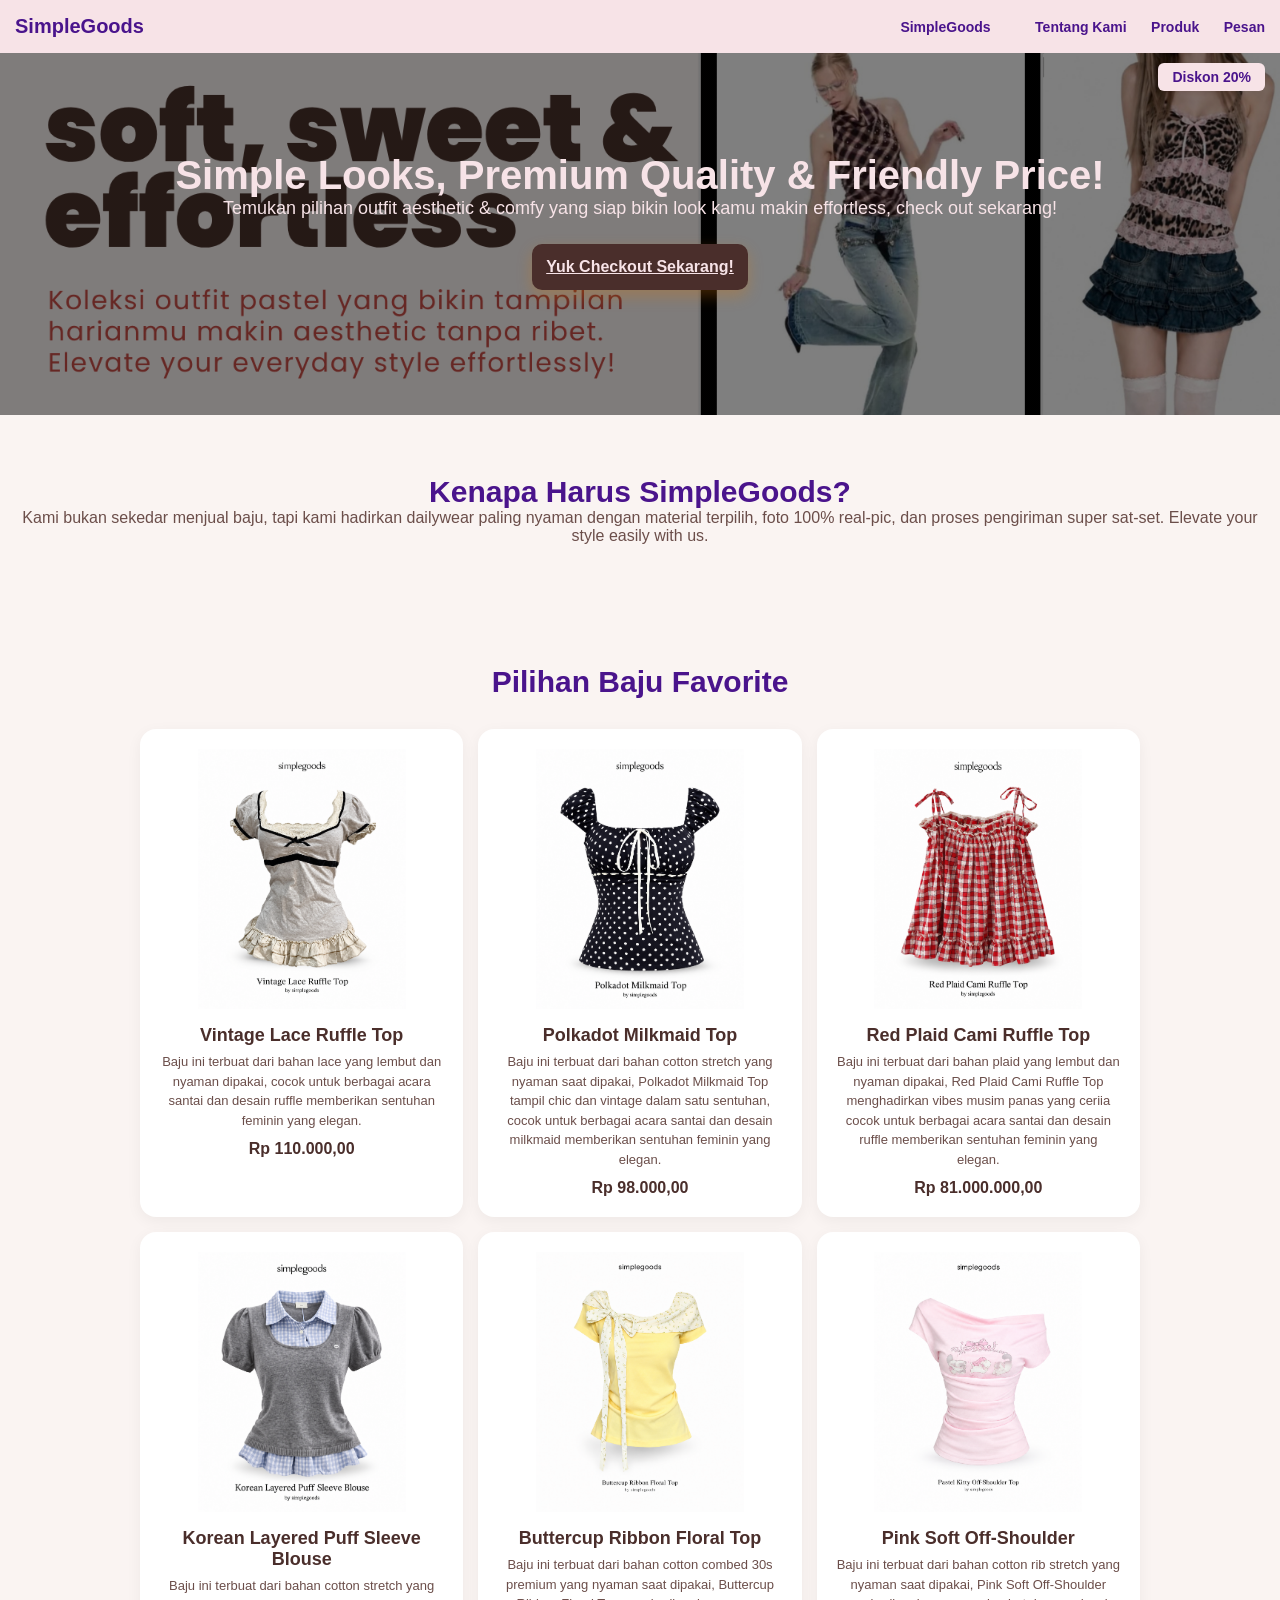
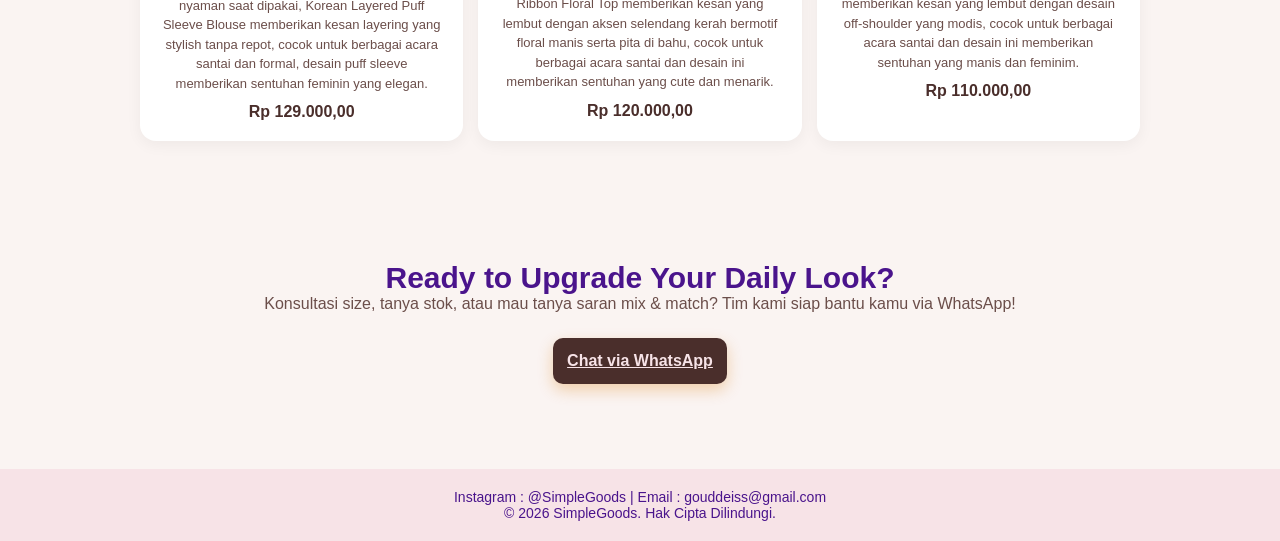
==== index.html @ 2f297b60 "Rename index (2).html to index.html" ====
<!doctype html>
<html lang="id">
  <head>
    <meta charset="UTF-8" />
    <meta name="viewport" content="width=device-width, initial-scale=1.0" />
    <title>SimpleGoods</title>
    <link rel="icon" href="logo.jpg" />
    <link rel="stylesheet" href="styleee.css">
  </head>
  <body>
    <header>
      <div>SimpleGoods</div>
      <nav>
        <a href="#" class="logo">SimpleGoods</a>
       <a href="#menu">
       <a href="#tentang">Tentang Kami</a>
       <a href="#galery">Produk</a>
       <a href="#kontak">Pesan</a>
      </nav>
    </header>
    <section id="hero" class="hero">
      <h1>Simple Looks, Premium Quality & Friendly Price!</h1>
      <p>
        Temukan pilihan outfit aesthetic & comfy yang siap bikin look kamu makin effortless, check out sekarang!
      </p>
      <a href="https://wa.me/628818567674" class="cta-btn" target="_blank">
        Yuk Checkout Sekarang!
      </a>
      <span class="badge">Diskon 20%</span>
    </section> 
    <section id="tentang">
      <h2>Kenapa Harus SimpleGoods?</h2>
      <p>
        Kami bukan sekedar menjual baju, tapi kami hadirkan dailywear paling nyaman dengan material terpilih,
        foto 100% real-pic, dan proses pengiriman super sat-set. Elevate your style easily with us.
    </section>
    <section id="galery">
      <h2>Pilihan Baju Favorite</h2>
      
      <div class="gallery">
        <div class="card">
          <img src="clothes11.png" alt="Vintage Lace Ruffle Top" />
          <div class="card-body">
            <h3>Vintage Lace Ruffle Top</h3>
            <p>
              Baju ini terbuat dari bahan lace yang lembut dan nyaman dipakai, cocok untuk berbagai 
              acara santai dan desain ruffle memberikan sentuhan feminin yang elegan.
            </p>
            <h4>Rp 110.000,00</h4>
          </div>
        </div>

        <div class="card">
          <img src="clothes22.png" alt="Polkadot Milkmaid Top" />
          <div class="card-body">
            <h3>Polkadot Milkmaid Top</h3>
            <p>
              Baju ini terbuat dari bahan cotton stretch yang nyaman saat dipakai, Polkadot Milkmaid Top tampil 
              chic dan vintage dalam satu sentuhan, cocok untuk berbagai acara santai dan desain milkmaid memberikan sentuhan feminin yang elegan.
            </p>
            <h4>Rp 98.000,00</h4>
          </div>
        </div>

        <div class="card">
          <img src="clothes33.png" alt="Red Plaid Cami Ruffle Top" />
          <div class="card-body">
            <h3>Red Plaid Cami Ruffle Top</h3>
            <p>
              Baju ini terbuat dari bahan plaid yang lembut dan nyaman dipakai, Red Plaid Cami Ruffle Top menghadirkan vibes musim panas yang ceriia 
              cocok untuk berbagai acara santai dan desain ruffle memberikan sentuhan feminin yang elegan.
            </p>
            <h4>Rp 81.000.000,00</h4>
          </div>
        </div>

        <div class="card">
          <img src="clothes44.png" alt="Korean Layered Puff Sleeve Blouse" />
          <div class="card-body">
            <h3>Korean Layered Puff Sleeve Blouse</h3>
            <p>
              Baju ini terbuat dari bahan cotton stretch yang nyaman saat dipakai, Korean Layered Puff Sleeve Blouse memberikan kesan layering 
              yang stylish tanpa repot, cocok untuk berbagai acara santai dan formal, desain puff sleeve memberikan sentuhan feminin yang elegan.
            </p>
            <h4>Rp 129.000,00</h4>
          </div>
        </div>

        <div class="card">
          <img src="clothes55.png" alt="Buttercup Ribbon Floral Top" />
          <div class="card-body">
            <h3>Buttercup Ribbon Floral Top</h3>
            <p>
              Baju ini terbuat dari bahan cotton combed 30s premium yang nyaman saat dipakai, Buttercup Ribbon Floral Top memberikan kesan yang lembut 
              dengan aksen selendang kerah bermotif floral manis serta pita di bahu, cocok untuk berbagai acara santai dan desain ini memberikan sentuhan 
              yang cute dan menarik.
            </p>
            <h4>Rp 120.000,00</h4>
          </div>
        </div>

        <div class="card">
          <img src="clothes66.png" alt="Pink Soft Off-Shoulder" />
          <div class="card-body">
            <h3>Pink Soft Off-Shoulder</h3>
            <p>
              Baju ini terbuat dari bahan cotton rib stretch yang nyaman saat dipakai, Pink Soft Off-Shoulder memberikan kesan yang lembut 
              dengan desain off-shoulder yang modis, cocok untuk berbagai acara santai dan desain ini memberikan sentuhan 
              yang manis dan feminim.
            </p>
            <h4>Rp 110.000,00</h4>
          </div>
        </div>
      </div>
    </section>
    <section id="kontak">
      <h2> Ready to Upgrade Your Daily Look?</h2>
      <p>
        Konsultasi size, tanya stok, atau mau tanya saran mix & match? Tim kami siap bantu kamu via WhatsApp!
      </p>
      <a href="https://wa.me/628818567674" class="cta-btn" target="_blank">
        Chat via WhatsApp
      </a>
    </section>
    <footer>
      Instagram : @SimpleGoods | Email : gouddeiss@gmail.com
      <p>&copy; 2026 SimpleGoods. Hak Cipta Dilindungi.</p>
    </footer>
  </body>
</html>
---- styleee.css ----
* {
  margin: 0;
  padding: 0;
  box-sizing: border-box;
}

html {
  scroll-behavior: smooth;
}
  
  body { 
  background-color: #faf4f2;
  color: #6b4e4a;
  font-family: "Segoe UI", Tahoma, Geneva, Verdana, sans-serif;
}

/* NAVBAR */
header {
  background-color: #f7e3e7;
  color: #4a148c;
  padding: 15px;
  display: flex;
  justify-content: space-between;
  align-items: center;
}

header div {
  font-weight: bold;
  font-size: 20px;
}

header nav a {
  color: #4a148c;
  font-size: 14px;
  font-weight: 600;
  margin-left: 20px;
  text-decoration: none;
}

/* HERO SECTION */
#hero {
  background:
  linear-gradient(rgba(0, 0, 0, 0.5), rgba(0, 0, 0, 0.5)),
  url("simplegoods.png") center/cover;
  color: #f7e3e7;
  text-align: center;
  padding-left: 20px;
  padding-right: 20px;
  padding-top: 100px;
  padding-bottom: 100px;
  position: relative;
}

/* BADGE PROMO */                  
.badge {
  position: absolute;
  top: 10px;
  right: 15px;
  padding: 6px 14px;
  background-color: #f7e3e7;
  color: #4a148c;
  font-size: 14px;
  font-weight: bold;
  border-radius: 6px;
}                      

#hero h1 {
  font-size: 40px;
}

#hero p {
  font-size: 18px;
}

/* SECTION UMUM */
section {
  padding-left: 20px;
  padding-right: 20px;
  padding-top: 60px;
  padding-bottom: 60px;
  text-align: center;
}

section h2 {
  font-size: 30px;
  color: #4a148c;
}

/* FOOTER */
footer {
  background-color: #f7e3e7;
  color: #4a148c;
  text-align: center;
  padding: 20px;
  font-size: 14px;
}

/* MENU/PRODUK */
.gallery {
  display: grid;
  grid-template-columns: repeat(3, 1fr);
  gap: 15px;
  max-width: 1000px;
  margin: 30px auto 0;
}

.card {
  background-color: #ffffff;
  border-radius: 16px;
  padding: 20px;
  box-shadow: 0 4px 15px rgba(0, 0, 0, 0.05);
  text-align: center;
}

.card img {
  width: 100%;
  height: 260px;
  object-fit: contain;
  border-radius: 10px;
}

/* Bagian Teks di Dalam Kartu */
.card-body h3 {
  color: #4A2E2B;
  font-size: 18px;
  margin: 12px 0 6px 0;
}

.card-body p {
  color: #6B4E4A;
  font-size: 13px;
  line-height: 1.5;
}

.card-body h4 {
  color: #4A2E2B;
  font-size: 16px;
  font-weight: bold;
  margin-top: 10px;
}

/* CTA BUTTON */
.cta-btn {
  display: inline-block;
  margin: 25px;
  padding: 14px;
  background: #4a2e2b;
  color: #f7e3e7;
  font-weight: bold;
  border-radius: 10px;
  box-shadow: 0 6px 15px rgba(217, 119, 6, 0.3);
}
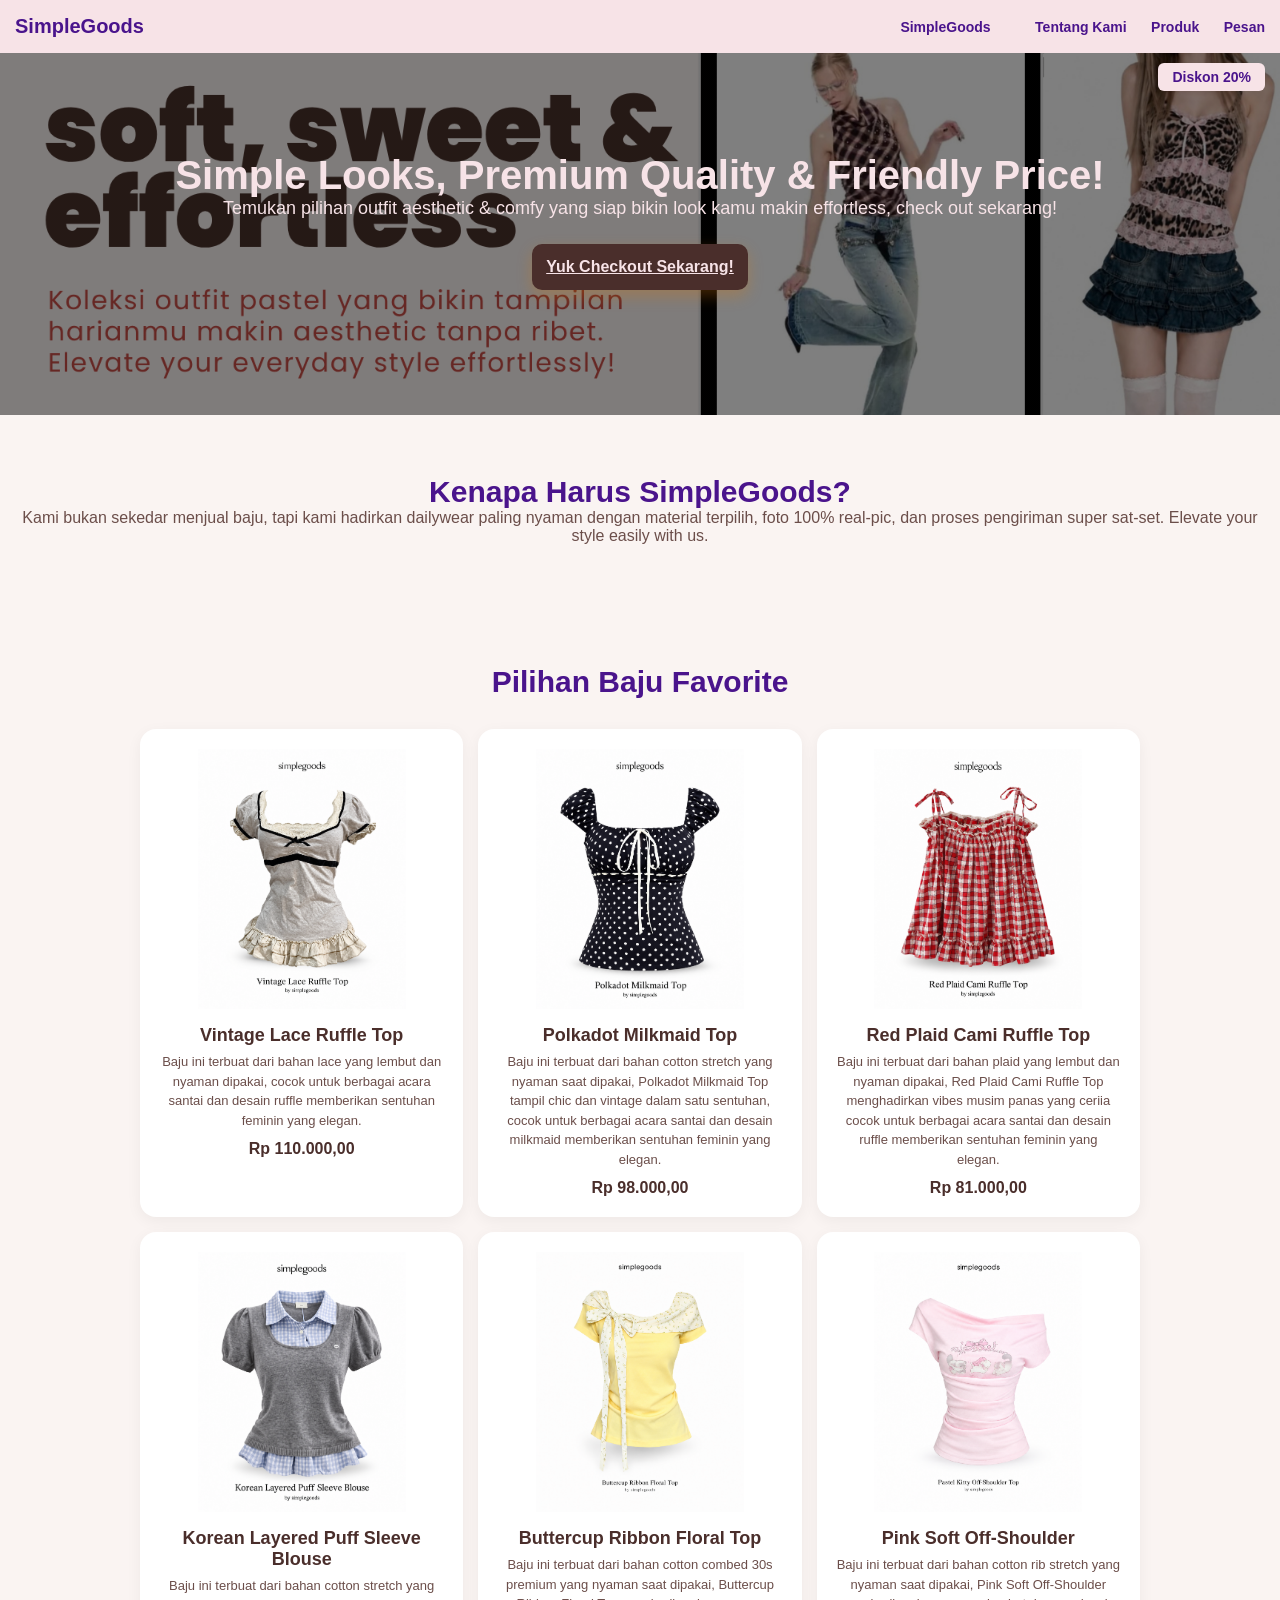
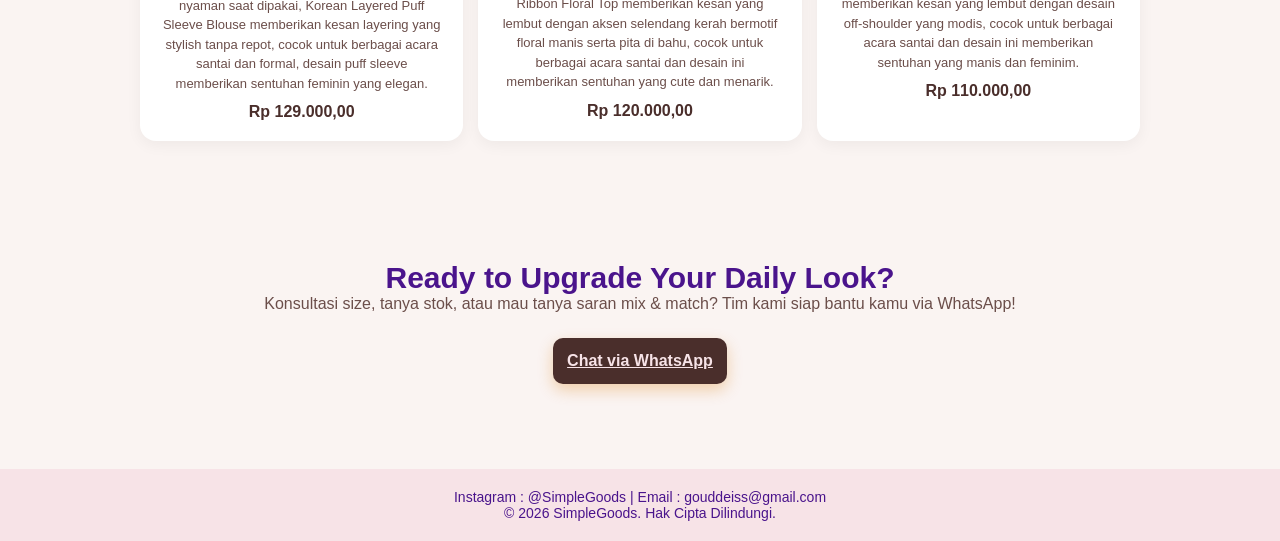
==== commit ec64890b: "Update index.html" ====
--- a/index.html
+++ b/index.html
@@ -70,7 +70,7 @@
               Baju ini terbuat dari bahan plaid yang lembut dan nyaman dipakai, Red Plaid Cami Ruffle Top menghadirkan vibes musim panas yang ceriia 
               cocok untuk berbagai acara santai dan desain ruffle memberikan sentuhan feminin yang elegan.
             </p>
-            <h4>Rp 81.000.000,00</h4>
+            <h4>Rp 81.000,00</h4>
           </div>
         </div>
 
